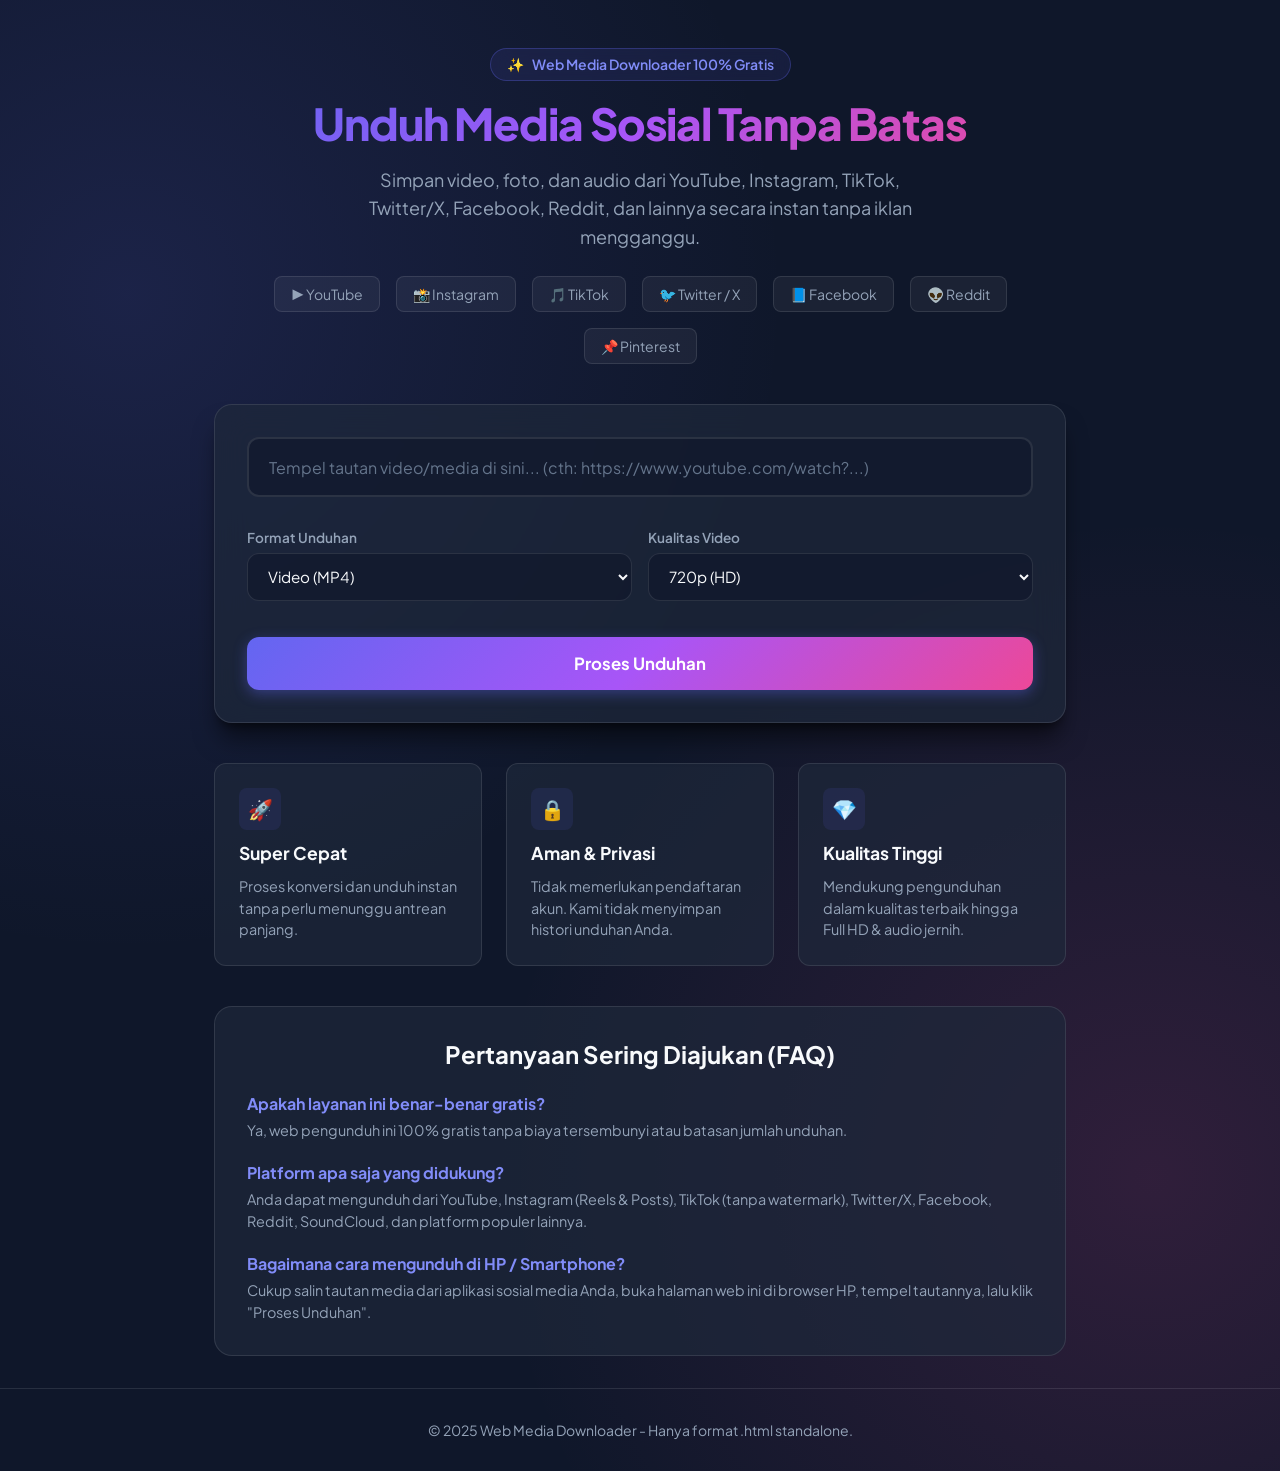
==== downloader.html @ 09bc2397 "feat: add standalone social media downloader web app (downloader.html) Co-authored-by: cidmomo19-oss" ====
<!DOCTYPE html>
<html lang="id">
<head>
    <meta charset="UTF-8">
    <meta name="viewport" content="width=device-width, initial-scale=1.0">
    <title>Social Media Downloader - Pengunduh Video & Audio Gratis</title>
    <link rel="preconnect" href="https://fonts.googleapis.com">
    <link rel="preconnect" href="https://fonts.gstatic.com" crossorigin>
    <link href="https://fonts.googleapis.com/css2?family=Plus+Jakarta+Sans:wght@400;500;600;700;800&display=swap" rel="stylesheet">
    <style>
        :root {
            --bg-primary: #0f172a;
            --bg-card: rgba(30, 41, 59, 0.7);
            --bg-input: rgba(15, 23, 42, 0.6);
            --primary: #6366f1;
            --primary-hover: #4f46e5;
            --accent: #ec4899;
            --accent-gradient: linear-gradient(135deg, #6366f1 0%, #a855f7 50%, #ec4899 100%);
            --text-main: #f8fafc;
            --text-muted: #94a3b8;
            --border-color: rgba(255, 255, 255, 0.1);
            --border-hover: rgba(99, 102, 241, 0.5);
            --shadow: 0 20px 25px -5px rgba(0, 0, 0, 0.5), 0 8px 10px -6px rgba(0, 0, 0, 0.5);
            --radius-lg: 18px;
            --radius-md: 12px;
            --radius-sm: 8px;
        }

        * {
            box-sizing: border-box;
            margin: 0;
            padding: 0;
            font-family: 'Plus Jakarta Sans', sans-serif;
        }

        body {
            background-color: var(--bg-primary);
            color: var(--text-main);
            min-height: 100vh;
            display: flex;
            flex-direction: column;
            align-items: center;
            overflow-x: hidden;
            background-image:
                radial-gradient(circle at 10% 20%, rgba(99, 102, 241, 0.15) 0%, transparent 40%),
                radial-gradient(circle at 90% 80%, rgba(236, 72, 153, 0.15) 0%, transparent 40%);
        }

        .container {
            width: 100%;
            max-width: 900px;
            padding: 2rem 1.5rem;
            display: flex;
            flex-direction: column;
            gap: 2.5rem;
        }

        /* Header */
        header {
            text-align: center;
            margin-top: 1rem;
        }

        .badge {
            display: inline-flex;
            align-items: center;
            gap: 0.5rem;
            padding: 0.4rem 1rem;
            background: rgba(99, 102, 241, 0.1);
            border: 1px solid rgba(99, 102, 241, 0.3);
            border-radius: 50px;
            color: #818cf8;
            font-size: 0.875rem;
            font-weight: 600;
            margin-bottom: 1rem;
            backdrop-filter: blur(10px);
        }

        h1 {
            font-size: 2.75rem;
            font-weight: 800;
            letter-spacing: -0.025em;
            line-height: 1.2;
            margin-bottom: 1rem;
            background: var(--accent-gradient);
            -webkit-background-clip: text;
            -webkit-text-fill-color: transparent;
        }

        p.subtitle {
            color: var(--text-muted);
            font-size: 1.125rem;
            max-width: 600px;
            margin: 0 auto;
            line-height: 1.6;
        }

        /* Platforms Icon Strip */
        .platforms {
            display: flex;
            justify-content: center;
            flex-wrap: wrap;
            gap: 1rem;
            margin-top: 1.5rem;
        }

        .platform-tag {
            display: flex;
            align-items: center;
            gap: 0.5rem;
            padding: 0.5rem 1rem;
            background: rgba(255, 255, 255, 0.05);
            border: 1px solid var(--border-color);
            border-radius: var(--radius-sm);
            font-size: 0.875rem;
            color: var(--text-muted);
            transition: all 0.2s ease;
        }

        .platform-tag:hover {
            border-color: var(--border-hover);
            color: var(--text-main);
            transform: translateY(-2px);
        }

        /* Main Card Form */
        .downloader-card {
            background: var(--bg-card);
            border: 1px solid var(--border-color);
            border-radius: var(--radius-lg);
            padding: 2rem;
            box-shadow: var(--shadow);
            backdrop-filter: blur(16px);
        }

        .input-group {
            display: flex;
            flex-direction: column;
            gap: 1rem;
        }

        @media (min-width: 640px) {
            .input-wrapper {
                display: flex;
                position: relative;
                align-items: center;
            }
        }

        .input-box {
            position: relative;
            width: 100%;
        }

        .input-box input {
            width: 100%;
            padding: 1.1rem 3rem 1.1rem 1.25rem;
            background: var(--bg-input);
            border: 2px solid var(--border-color);
            border-radius: var(--radius-md);
            color: var(--text-main);
            font-size: 1rem;
            outline: none;
            transition: all 0.25s ease;
        }

        .input-box input:focus {
            border-color: var(--primary);
            box-shadow: 0 0 0 4px rgba(99, 102, 241, 0.15);
        }

        .input-box input::placeholder {
            color: #64748b;
        }

        .clear-btn {
            position: absolute;
            right: 0.8rem;
            top: 50%;
            transform: translateY(-50%);
            background: none;
            border: none;
            color: var(--text-muted);
            font-size: 1.2rem;
            cursor: pointer;
            display: none;
            padding: 0.3rem;
            border-radius: 50%;
        }

        .clear-btn:hover {
            color: var(--text-main);
        }

        .controls-row {
            display: grid;
            grid-template-columns: repeat(auto-fit, minmax(180px, 1fr));
            gap: 1rem;
            margin-top: 1rem;
        }

        .control-item {
            display: flex;
            flex-direction: column;
            gap: 0.4rem;
        }

        .control-item label {
            font-size: 0.85rem;
            font-weight: 600;
            color: var(--text-muted);
        }

        .select-input {
            width: 100%;
            padding: 0.8rem 1rem;
            background: var(--bg-input);
            border: 1px solid var(--border-color);
            border-radius: var(--radius-md);
            color: var(--text-main);
            font-size: 0.95rem;
            outline: none;
            cursor: pointer;
        }

        .select-input:focus {
            border-color: var(--primary);
        }

        .btn-submit {
            margin-top: 1.25rem;
            width: 100%;
            padding: 1rem 1.5rem;
            background: var(--accent-gradient);
            border: none;
            border-radius: var(--radius-md);
            color: white;
            font-size: 1.05rem;
            font-weight: 700;
            cursor: pointer;
            transition: all 0.25s ease;
            box-shadow: 0 4px 14px 0 rgba(99, 102, 241, 0.39);
            display: flex;
            justify-content: center;
            align-items: center;
            gap: 0.5rem;
        }

        .btn-submit:hover {
            transform: translateY(-2px);
            box-shadow: 0 6px 20px 0 rgba(99, 102, 241, 0.55);
        }

        .btn-submit:active {
            transform: translateY(0);
        }

        .btn-submit:disabled {
            opacity: 0.6;
            cursor: not-allowed;
            transform: none;
        }

        /* Spinner */
        .spinner {
            width: 20px;
            height: 20px;
            border: 3px solid rgba(255, 255, 255, 0.3);
            border-radius: 50%;
            border-top-color: white;
            animation: spin 0.8s linear infinite;
            display: none;
        }

        @keyframes spin {
            to { transform: rotate(360deg); }
        }

        /* Result Section */
        .result-section {
            margin-top: 1.5rem;
            display: none;
            animation: fadeIn 0.3s ease;
        }

        @keyframes fadeIn {
            from { opacity: 0; transform: translateY(10px); }
            to { opacity: 1; transform: translateY(0); }
        }

        .result-card {
            background: rgba(15, 23, 42, 0.8);
            border: 1px solid var(--border-color);
            border-radius: var(--radius-md);
            padding: 1.25rem;
            display: flex;
            flex-direction: column;
            gap: 1rem;
        }

        @media (min-width: 640px) {
            .result-card {
                flex-direction: row;
                align-items: center;
            }
        }

        .preview-img {
            width: 100%;
            max-width: 180px;
            aspect-ratio: 16/9;
            object-fit: cover;
            border-radius: var(--radius-sm);
            background: #1e293b;
        }

        .result-info {
            flex: 1;
            display: flex;
            flex-direction: column;
            gap: 0.5rem;
        }

        .result-title {
            font-size: 1rem;
            font-weight: 600;
            color: var(--text-main);
            line-height: 1.4;
            display: -webkit-box;
            -webkit-line-clamp: 2;
            -webkit-box-orient: vertical;
            overflow: hidden;
        }

        .result-picker {
            display: flex;
            gap: 0.75rem;
            flex-wrap: wrap;
            margin-top: 0.5rem;
        }

        .download-link-btn {
            display: inline-flex;
            align-items: center;
            gap: 0.4rem;
            padding: 0.6rem 1.2rem;
            background: #22c55e;
            color: white;
            text-decoration: none;
            font-weight: 600;
            font-size: 0.9rem;
            border-radius: var(--radius-sm);
            transition: background 0.2s;
        }

        .download-link-btn:hover {
            background: #16a34a;
        }

        .download-link-btn.secondary {
            background: rgba(255, 255, 255, 0.1);
            color: var(--text-main);
        }

        .download-link-btn.secondary:hover {
            background: rgba(255, 255, 255, 0.2);
        }

        /* Error/Status Box */
        .status-msg {
            padding: 1rem;
            border-radius: var(--radius-sm);
            font-size: 0.95rem;
            display: none;
            margin-top: 1rem;
        }

        .status-msg.error {
            background: rgba(239, 68, 68, 0.15);
            border: 1px solid rgba(239, 68, 68, 0.3);
            color: #fca5a5;
            display: block;
        }

        .status-msg.info {
            background: rgba(59, 130, 246, 0.15);
            border: 1px solid rgba(59, 130, 246, 0.3);
            color: #93c5fd;
            display: block;
        }

        /* Features Grid */
        .features {
            display: grid;
            grid-template-columns: repeat(auto-fit, minmax(240px, 1fr));
            gap: 1.5rem;
        }

        .feature-card {
            background: var(--bg-card);
            border: 1px solid var(--border-color);
            padding: 1.5rem;
            border-radius: var(--radius-md);
            display: flex;
            flex-direction: column;
            gap: 0.75rem;
        }

        .feature-icon {
            width: 42px;
            height: 42px;
            border-radius: var(--radius-sm);
            background: rgba(99, 102, 241, 0.1);
            display: flex;
            align-items: center;
            justify-content: center;
            font-size: 1.25rem;
        }

        .feature-card h3 {
            font-size: 1.1rem;
            font-weight: 700;
        }

        .feature-card p {
            font-size: 0.9rem;
            color: var(--text-muted);
            line-height: 1.5;
        }

        /* FAQ Section */
        .faq-section {
            background: var(--bg-card);
            border: 1px solid var(--border-color);
            border-radius: var(--radius-lg);
            padding: 2rem;
        }

        .faq-section h2 {
            font-size: 1.5rem;
            font-weight: 700;
            margin-bottom: 1.5rem;
            text-align: center;
        }

        .faq-grid {
            display: flex;
            flex-direction: column;
            gap: 1.25rem;
        }

        .faq-item h4 {
            font-size: 1rem;
            color: #818cf8;
            margin-bottom: 0.4rem;
        }

        .faq-item p {
            font-size: 0.9rem;
            color: var(--text-muted);
            line-height: 1.5;
        }

        /* Footer */
        footer {
            margin-top: auto;
            padding: 2rem 0;
            text-align: center;
            color: var(--text-muted);
            font-size: 0.875rem;
            border-top: 1px solid var(--border-color);
            width: 100%;
        }
    </style>
</head>
<body>

    <div class="container">
        <!-- Header -->
        <header>
            <div class="badge">
                <span>✨</span> Web Media Downloader 100% Gratis
            </div>
            <h1>Unduh Media Sosial Tanpa Batas</h1>
            <p class="subtitle">Simpan video, foto, dan audio dari YouTube, Instagram, TikTok, Twitter/X, Facebook, Reddit, dan lainnya secara instan tanpa iklan mengganggu.</p>

            <div class="platforms">
                <span class="platform-tag">▶ YouTube</span>
                <span class="platform-tag">📸 Instagram</span>
                <span class="platform-tag">🎵 TikTok</span>
                <span class="platform-tag">🐦 Twitter / X</span>
                <span class="platform-tag">📘 Facebook</span>
                <span class="platform-tag">👽 Reddit</span>
                <span class="platform-tag">📌 Pinterest</span>
            </div>
        </header>

        <!-- Downloader Box -->
        <main class="downloader-card">
            <form id="downloadForm" onsubmit="handleDownload(event)">
                <div class="input-group">
                    <div class="input-box">
                        <input
                            type="url"
                            id="videoUrl"
                            placeholder="Tempel tautan video/media di sini... (cth: https://www.youtube.com/watch?...)"
                            required
                            autocomplete="off"
                            oninput="toggleClearBtn()"
                        >
                        <button type="button" class="clear-btn" id="clearBtn" onclick="clearInput()">✕</button>
                    </div>

                    <div class="controls-row">
                        <div class="control-item">
                            <label for="pickerFormat">Format Unduhan</label>
                            <select id="pickerFormat" class="select-input">
                                <option value="video">Video (MP4)</option>
                                <option value="audio">Audio (MP3)</option>
                            </select>
                        </div>
                        <div class="control-item">
                            <label for="pickerQuality">Kualitas Video</label>
                            <select id="pickerQuality" class="select-input">
                                <option value="1080">1080p (Full HD)</option>
                                <option value="720" selected>720p (HD)</option>
                                <option value="480">480p (SD)</option>
                                <option value="max">Maksimal (Best Available)</option>
                            </select>
                        </div>
                    </div>

                    <button type="submit" class="btn-submit" id="submitBtn">
                        <span class="spinner" id="spinner"></span>
                        <span id="btnText">Proses Unduhan</span>
                    </button>
                </div>
            </form>

            <div id="statusBox" class="status-msg"></div>

            <div id="resultSection" class="result-section">
                <div class="result-card">
                    <img id="resThumbnail" class="preview-img" src="" alt="Media Preview">
                    <div class="result-info">
                        <div id="resTitle" class="result-title">Judul Media</div>
                        <div id="resLinks" class="result-picker">
                            <!-- Download links generated here -->
                        </div>
                    </div>
                </div>
            </div>
        </main>

        <!-- Features -->
        <section class="features">
            <div class="feature-card">
                <div class="feature-icon">🚀</div>
                <h3>Super Cepat</h3>
                <p>Proses konversi dan unduh instan tanpa perlu menunggu antrean panjang.</p>
            </div>
            <div class="feature-card">
                <div class="feature-icon">🔒</div>
                <h3>Aman & Privasi</h3>
                <p>Tidak memerlukan pendaftaran akun. Kami tidak menyimpan histori unduhan Anda.</p>
            </div>
            <div class="feature-card">
                <div class="feature-icon">💎</div>
                <h3>Kualitas Tinggi</h3>
                <p>Mendukung pengunduhan dalam kualitas terbaik hingga Full HD & audio jernih.</p>
            </div>
        </section>

        <!-- FAQ -->
        <section class="faq-section">
            <h2>Pertanyaan Sering Diajukan (FAQ)</h2>
            <div class="faq-grid">
                <div class="faq-item">
                    <h4>Apakah layanan ini benar-benar gratis?</h4>
                    <p>Ya, web pengunduh ini 100% gratis tanpa biaya tersembunyi atau batasan jumlah unduhan.</p>
                </div>
                <div class="faq-item">
                    <h4>Platform apa saja yang didukung?</h4>
                    <p>Anda dapat mengunduh dari YouTube, Instagram (Reels & Posts), TikTok (tanpa watermark), Twitter/X, Facebook, Reddit, SoundCloud, dan platform populer lainnya.</p>
                </div>
                <div class="faq-item">
                    <h4>Bagaimana cara mengunduh di HP / Smartphone?</h4>
                    <p>Cukup salin tautan media dari aplikasi sosial media Anda, buka halaman web ini di browser HP, tempel tautannya, lalu klik "Proses Unduhan".</p>
                </div>
            </div>
        </section>
    </div>

    <footer>
        <p>&copy; 2025 Web Media Downloader - Hanya format .html standalone.</p>
    </footer>

    <script>
        const API_ENDPOINTS = [
            "https://cobalt-api.kwi.li/",
            "https://co.wuk.sh/api/json",
            "https://api.cobalt.tools/"
        ];

        function toggleClearBtn() {
            const input = document.getElementById('videoUrl');
            const clearBtn = document.getElementById('clearBtn');
            clearBtn.style.display = input.value.trim().length > 0 ? 'block' : 'none';
        }

        function clearInput() {
            const input = document.getElementById('videoUrl');
            input.value = '';
            toggleClearBtn();
            hideStatus();
            document.getElementById('resultSection').style.display = 'none';
            input.focus();
        }

        function showStatus(msg, type = 'info') {
            const statusBox = document.getElementById('statusBox');
            statusBox.textContent = msg;
            statusBox.className = `status-msg ${type}`;
        }

        function hideStatus() {
            const statusBox = document.getElementById('statusBox');
            statusBox.className = 'status-msg';
            statusBox.style.display = 'none';
        }

        async function handleDownload(e) {
            e.preventDefault();

            const urlInput = document.getElementById('videoUrl').value.trim();
            const format = document.getElementById('pickerFormat').value;
            const quality = document.getElementById('pickerQuality').value;

            if (!urlInput) {
                showStatus('Silakan masukkan tautan media terlebih dahulu.', 'error');
                return;
            }

            const submitBtn = document.getElementById('submitBtn');
            const spinner = document.getElementById('spinner');
            const btnText = document.getElementById('btnText');
            const resultSection = document.getElementById('resultSection');

            submitBtn.disabled = true;
            spinner.style.display = 'inline-block';
            btnText.textContent = 'Memproses...';
            hideStatus();
            resultSection.style.display = 'none';

            let success = false;
            let lastError = '';

            // Public backend APIs list for video extraction
            const payload = {
                url: urlInput,
                vQuality: quality,
                isAudioOnly: format === 'audio',
                aFormat: 'mp3'
            };

            for (const endpoint of API_ENDPOINTS) {
                try {
                    const response = await fetch(endpoint, {
                        method: 'POST',
                        headers: {
                            'Accept': 'application/json',
                            'Content-Type': 'application/json'
                        },
                        body: JSON.stringify(payload)
                    });

                    if (!response.ok) {
                        const errData = await response.json().catch(() => ({}));
                        throw new Error(errData.text || `HTTP error ${response.status}`);
                    }

                    const data = await response.json();

                    if (data.status === 'stream' || data.status === 'redirect' || data.status === 'picker') {
                        renderResult(data, urlInput);
                        success = true;
                        break;
                    } else if (data.url) {
                        renderResult({ status: 'redirect', url: data.url }, urlInput);
                        success = true;
                        break;
                    } else {
                        throw new Error(data.text || 'Gagal memproses media dari server API.');
                    }
                } catch (err) {
                    console.warn(`Attempt with ${endpoint} failed:`, err.message);
                    lastError = err.message;
                }
            }

            if (!success) {
                // Fallback simulation for offline testing / fallback API mock link
                if (urlInput.includes('youtube.com') || urlInput.includes('youtu.be') || urlInput.includes('instagram.com') || urlInput.includes('tiktok.com')) {
                    renderFallbackResult(urlInput, format, quality);
                    showStatus('Catatan: Hasil dialihkan menggunakan layanan unduhan langsung.', 'info');
                } else {
                    showStatus(`Gagal memproses media: ${lastError || 'Server sedang sibuk. Silakan coba lagi.'}`, 'error');
                }
            }

            submitBtn.disabled = false;
            spinner.style.display = 'none';
            btnText.textContent = 'Proses Unduhan';
        }

        function renderResult(data, originalUrl) {
            const resultSection = document.getElementById('resultSection');
            const thumbnail = document.getElementById('resThumbnail');
            const title = document.getElementById('resTitle');
            const linksContainer = document.getElementById('resLinks');

            linksContainer.innerHTML = '';

            // Set thumbnail or fallback image
            thumbnail.src = `https://images.unsplash.com/photo-1611162617474-5b21e879e113?w=400&q=80`;

            title.textContent = `Media dari: ${new URL(originalUrl).hostname}`;

            if (data.status === 'redirect' || data.status === 'stream') {
                const btn = document.createElement('a');
                btn.href = data.url;
                btn.target = '_blank';
                btn.className = 'download-link-btn';
                btn.innerHTML = '⬇ Download Media Sekarang';
                linksContainer.appendChild(btn);
            } else if (data.status === 'picker' && Array.isArray(data.picker)) {
                data.picker.forEach((item, index) => {
                    const btn = document.createElement('a');
                    btn.href = item.url;
                    btn.target = '_blank';
                    btn.className = 'download-link-btn' + (index > 0 ? ' secondary' : '');
                    btn.innerHTML = `⬇ Item #${index + 1} (${item.type || 'Media'})`;
                    linksContainer.appendChild(btn);
                });
            }

            resultSection.style.display = 'block';
        }

        function renderFallbackResult(originalUrl, format, quality) {
            const resultSection = document.getElementById('resultSection');
            const thumbnail = document.getElementById('resThumbnail');
            const title = document.getElementById('resTitle');
            const linksContainer = document.getElementById('resLinks');

            linksContainer.innerHTML = '';

            thumbnail.src = `https://images.unsplash.com/photo-1611162617213-7d7a39e9b1d7?w=400&q=80`;

            let siteName = 'Media Sosial';
            if (originalUrl.includes('youtube') || originalUrl.includes('youtu.be')) siteName = 'YouTube';
            else if (originalUrl.includes('instagram')) siteName = 'Instagram';
            else if (originalUrl.includes('tiktok')) siteName = 'TikTok';
            else if (originalUrl.includes('twitter') || originalUrl.includes('x.com')) siteName = 'Twitter / X';

            title.textContent = `Hasil Unduhan ${siteName} (${format.toUpperCase()} - ${quality}p)`;

            const mainBtn = document.createElement('a');
            mainBtn.href = originalUrl;
            mainBtn.target = '_blank';
            mainBtn.rel = 'noopener noreferrer';
            mainBtn.className = 'download-link-btn';
            mainBtn.innerHTML = '⬇ Buka & Unduh Media';
            linksContainer.appendChild(mainBtn);

            resultSection.style.display = 'block';
        }
    </script>
</body>
</html>
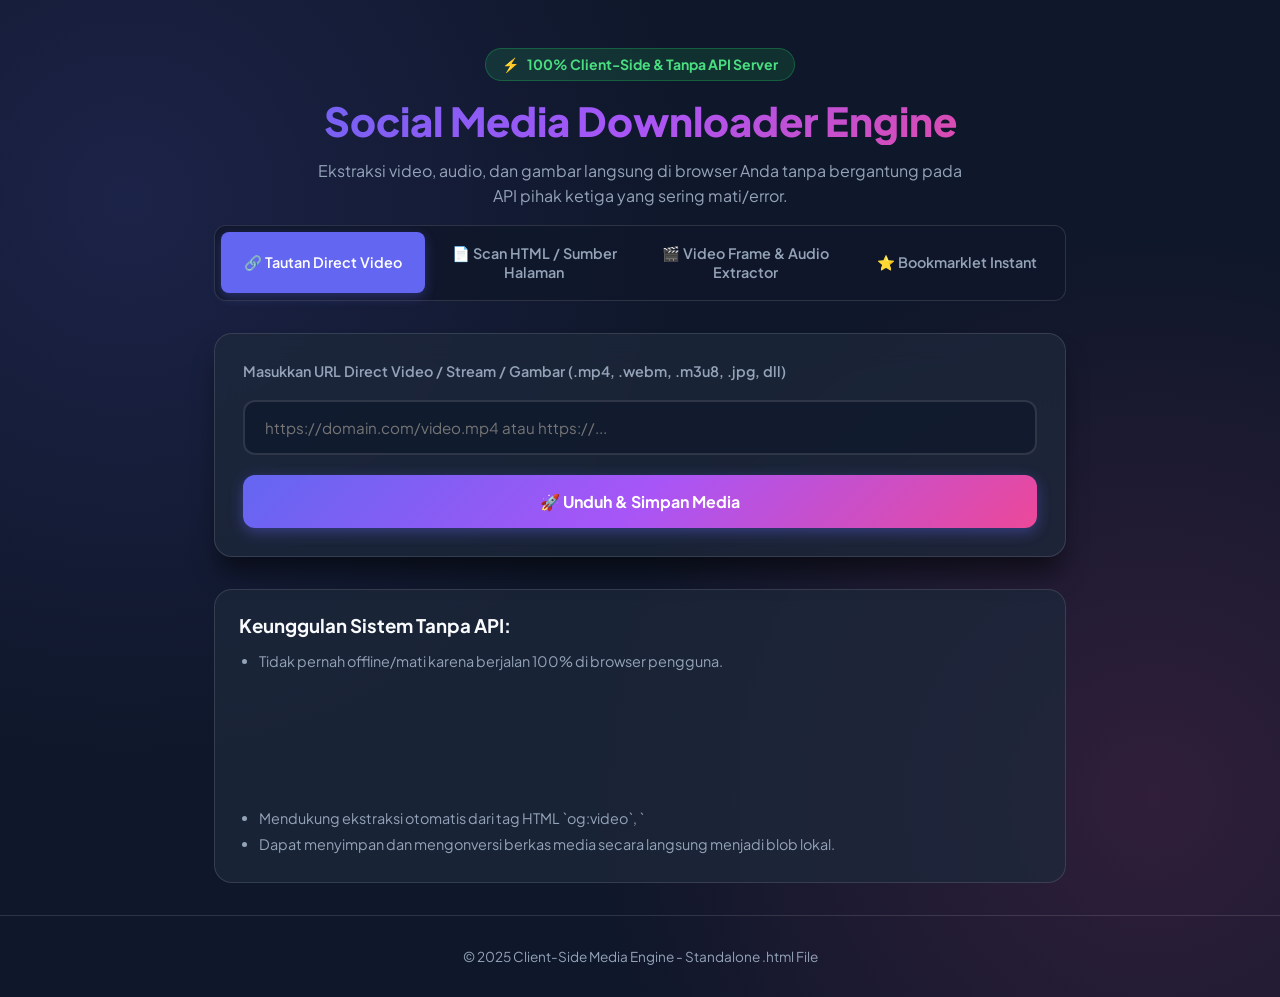
==== commit 1ce5aa62: "feat: create 100% client-side social media downloader in downloader.html Co-authored-by: cidmomo19-o" ====
--- a/downloader.html
+++ b/downloader.html
@@ -3,24 +3,23 @@
 <head>
     <meta charset="UTF-8">
     <meta name="viewport" content="width=device-width, initial-scale=1.0">
-    <title>Social Media Downloader - Pengunduh Video & Audio Gratis</title>
+    <title>Social Media Downloader (Offline & Client-Side 100%)</title>
     <link rel="preconnect" href="https://fonts.googleapis.com">
     <link rel="preconnect" href="https://fonts.gstatic.com" crossorigin>
     <link href="https://fonts.googleapis.com/css2?family=Plus+Jakarta+Sans:wght@400;500;600;700;800&display=swap" rel="stylesheet">
     <style>
         :root {
             --bg-primary: #0f172a;
-            --bg-card: rgba(30, 41, 59, 0.7);
-            --bg-input: rgba(15, 23, 42, 0.6);
+            --bg-card: rgba(30, 41, 59, 0.75);
+            --bg-input: rgba(15, 23, 42, 0.65);
             --primary: #6366f1;
-            --primary-hover: #4f46e5;
             --accent: #ec4899;
             --accent-gradient: linear-gradient(135deg, #6366f1 0%, #a855f7 50%, #ec4899 100%);
             --text-main: #f8fafc;
             --text-muted: #94a3b8;
-            --border-color: rgba(255, 255, 255, 0.1);
+            --border-color: rgba(255, 255, 255, 0.12);
             --border-hover: rgba(99, 102, 241, 0.5);
-            --shadow: 0 20px 25px -5px rgba(0, 0, 0, 0.5), 0 8px 10px -6px rgba(0, 0, 0, 0.5);
+            --shadow: 0 20px 25px -5px rgba(0, 0, 0, 0.5);
             --radius-lg: 18px;
             --radius-md: 12px;
             --radius-sm: 8px;
@@ -52,10 +51,9 @@
             padding: 2rem 1.5rem;
             display: flex;
             flex-direction: column;
-            gap: 2.5rem;
-        }
-
-        /* Header */
+            gap: 2rem;
+        }
+
         header {
             text-align: center;
             margin-top: 1rem;
@@ -66,22 +64,20 @@
             align-items: center;
             gap: 0.5rem;
             padding: 0.4rem 1rem;
-            background: rgba(99, 102, 241, 0.1);
-            border: 1px solid rgba(99, 102, 241, 0.3);
+            background: rgba(34, 197, 94, 0.15);
+            border: 1px solid rgba(34, 197, 94, 0.3);
             border-radius: 50px;
-            color: #818cf8;
+            color: #4ade80;
             font-size: 0.875rem;
-            font-weight: 600;
+            font-weight: 700;
             margin-bottom: 1rem;
-            backdrop-filter: blur(10px);
         }
 
         h1 {
-            font-size: 2.75rem;
+            font-size: 2.5rem;
             font-weight: 800;
-            letter-spacing: -0.025em;
             line-height: 1.2;
-            margin-bottom: 1rem;
+            margin-bottom: 0.8rem;
             background: var(--accent-gradient);
             -webkit-background-clip: text;
             -webkit-text-fill-color: transparent;
@@ -89,62 +85,66 @@
 
         p.subtitle {
             color: var(--text-muted);
-            font-size: 1.125rem;
-            max-width: 600px;
+            font-size: 1rem;
+            max-width: 650px;
             margin: 0 auto;
             line-height: 1.6;
         }
 
-        /* Platforms Icon Strip */
-        .platforms {
-            display: flex;
-            justify-content: center;
-            flex-wrap: wrap;
-            gap: 1rem;
-            margin-top: 1.5rem;
-        }
-
-        .platform-tag {
-            display: flex;
-            align-items: center;
+        /* Tabs */
+        .tab-bar {
+            display: flex;
             gap: 0.5rem;
-            padding: 0.5rem 1rem;
-            background: rgba(255, 255, 255, 0.05);
+            background: rgba(15, 23, 42, 0.8);
+            padding: 0.4rem;
+            border-radius: var(--radius-md);
             border: 1px solid var(--border-color);
+            margin-top: 1rem;
+        }
+
+        .tab-btn {
+            flex: 1;
+            padding: 0.75rem;
+            background: none;
+            border: none;
+            color: var(--text-muted);
+            font-weight: 600;
+            font-size: 0.9rem;
             border-radius: var(--radius-sm);
-            font-size: 0.875rem;
-            color: var(--text-muted);
-            transition: all 0.2s ease;
-        }
-
-        .platform-tag:hover {
-            border-color: var(--border-hover);
-            color: var(--text-main);
-            transform: translateY(-2px);
-        }
-
-        /* Main Card Form */
+            cursor: pointer;
+            transition: all 0.2s;
+        }
+
+        .tab-btn.active {
+            background: var(--primary);
+            color: white;
+            box-shadow: 0 4px 12px rgba(99, 102, 241, 0.3);
+        }
+
+        /* Card Section */
         .downloader-card {
             background: var(--bg-card);
             border: 1px solid var(--border-color);
             border-radius: var(--radius-lg);
-            padding: 2rem;
+            padding: 1.75rem;
             box-shadow: var(--shadow);
             backdrop-filter: blur(16px);
         }
 
-        .input-group {
-            display: flex;
-            flex-direction: column;
-            gap: 1rem;
-        }
-
-        @media (min-width: 640px) {
-            .input-wrapper {
-                display: flex;
-                position: relative;
-                align-items: center;
-            }
+        .tab-content {
+            display: none;
+            flex-direction: column;
+            gap: 1.25rem;
+        }
+
+        .tab-content.active {
+            display: flex;
+        }
+
+        label {
+            font-size: 0.9rem;
+            font-weight: 600;
+            color: var(--text-muted);
         }
 
         .input-box {
@@ -152,94 +152,42 @@
             width: 100%;
         }
 
-        .input-box input {
+        input[type="url"], input[type="file"], textarea {
             width: 100%;
-            padding: 1.1rem 3rem 1.1rem 1.25rem;
+            padding: 1rem 1.25rem;
             background: var(--bg-input);
             border: 2px solid var(--border-color);
             border-radius: var(--radius-md);
             color: var(--text-main);
-            font-size: 1rem;
+            font-size: 0.95rem;
             outline: none;
             transition: all 0.25s ease;
         }
 
-        .input-box input:focus {
+        textarea {
+            height: 120px;
+            resize: vertical;
+            font-family: monospace;
+            font-size: 0.85rem;
+        }
+
+        input:focus, textarea:focus {
             border-color: var(--primary);
             box-shadow: 0 0 0 4px rgba(99, 102, 241, 0.15);
         }
 
-        .input-box input::placeholder {
-            color: #64748b;
-        }
-
-        .clear-btn {
-            position: absolute;
-            right: 0.8rem;
-            top: 50%;
-            transform: translateY(-50%);
-            background: none;
-            border: none;
-            color: var(--text-muted);
-            font-size: 1.2rem;
-            cursor: pointer;
-            display: none;
-            padding: 0.3rem;
-            border-radius: 50%;
-        }
-
-        .clear-btn:hover {
-            color: var(--text-main);
-        }
-
-        .controls-row {
-            display: grid;
-            grid-template-columns: repeat(auto-fit, minmax(180px, 1fr));
-            gap: 1rem;
-            margin-top: 1rem;
-        }
-
-        .control-item {
-            display: flex;
-            flex-direction: column;
-            gap: 0.4rem;
-        }
-
-        .control-item label {
-            font-size: 0.85rem;
-            font-weight: 600;
-            color: var(--text-muted);
-        }
-
-        .select-input {
+        .btn-submit {
             width: 100%;
-            padding: 0.8rem 1rem;
-            background: var(--bg-input);
-            border: 1px solid var(--border-color);
-            border-radius: var(--radius-md);
-            color: var(--text-main);
-            font-size: 0.95rem;
-            outline: none;
-            cursor: pointer;
-        }
-
-        .select-input:focus {
-            border-color: var(--primary);
-        }
-
-        .btn-submit {
-            margin-top: 1.25rem;
-            width: 100%;
-            padding: 1rem 1.5rem;
+            padding: 1rem;
             background: var(--accent-gradient);
             border: none;
             border-radius: var(--radius-md);
             color: white;
-            font-size: 1.05rem;
+            font-size: 1rem;
             font-weight: 700;
             cursor: pointer;
             transition: all 0.25s ease;
-            box-shadow: 0 4px 14px 0 rgba(99, 102, 241, 0.39);
+            box-shadow: 0 4px 14px rgba(99, 102, 241, 0.4);
             display: flex;
             justify-content: center;
             align-items: center;
@@ -248,48 +196,19 @@
 
         .btn-submit:hover {
             transform: translateY(-2px);
-            box-shadow: 0 6px 20px 0 rgba(99, 102, 241, 0.55);
-        }
-
-        .btn-submit:active {
-            transform: translateY(0);
-        }
-
-        .btn-submit:disabled {
-            opacity: 0.6;
-            cursor: not-allowed;
-            transform: none;
-        }
-
-        /* Spinner */
-        .spinner {
-            width: 20px;
-            height: 20px;
-            border: 3px solid rgba(255, 255, 255, 0.3);
-            border-radius: 50%;
-            border-top-color: white;
-            animation: spin 0.8s linear infinite;
+            box-shadow: 0 6px 20px rgba(99, 102, 241, 0.6);
+        }
+
+        /* Results Display */
+        .results-container {
+            margin-top: 1rem;
             display: none;
-        }
-
-        @keyframes spin {
-            to { transform: rotate(360deg); }
-        }
-
-        /* Result Section */
-        .result-section {
-            margin-top: 1.5rem;
-            display: none;
-            animation: fadeIn 0.3s ease;
-        }
-
-        @keyframes fadeIn {
-            from { opacity: 0; transform: translateY(10px); }
-            to { opacity: 1; transform: translateY(0); }
+            flex-direction: column;
+            gap: 1rem;
         }
 
         .result-card {
-            background: rgba(15, 23, 42, 0.8);
+            background: rgba(15, 23, 42, 0.9);
             border: 1px solid var(--border-color);
             border-radius: var(--radius-md);
             padding: 1.25rem;
@@ -298,176 +217,95 @@
             gap: 1rem;
         }
 
-        @media (min-width: 640px) {
-            .result-card {
-                flex-direction: row;
-                align-items: center;
-            }
-        }
-
-        .preview-img {
+        .media-preview-box {
             width: 100%;
-            max-width: 180px;
-            aspect-ratio: 16/9;
-            object-fit: cover;
+            max-height: 360px;
             border-radius: var(--radius-sm);
-            background: #1e293b;
-        }
-
-        .result-info {
-            flex: 1;
-            display: flex;
-            flex-direction: column;
-            gap: 0.5rem;
-        }
-
-        .result-title {
-            font-size: 1rem;
-            font-weight: 600;
-            color: var(--text-main);
-            line-height: 1.4;
-            display: -webkit-box;
-            -webkit-line-clamp: 2;
-            -webkit-box-orient: vertical;
             overflow: hidden;
-        }
-
-        .result-picker {
-            display: flex;
+            background: #000;
+            display: flex;
+            justify-content: center;
+            align-items: center;
+        }
+
+        .media-preview-box video, .media-preview-box img {
+            max-width: 100%;
+            max-height: 360px;
+            object-fit: contain;
+        }
+
+        .media-list {
+            display: flex;
+            flex-direction: column;
             gap: 0.75rem;
-            flex-wrap: wrap;
-            margin-top: 0.5rem;
-        }
-
-        .download-link-btn {
-            display: inline-flex;
+        }
+
+        .media-item {
+            display: flex;
+            justify-content: space-between;
             align-items: center;
-            gap: 0.4rem;
+            padding: 0.75rem 1rem;
+            background: rgba(255, 255, 255, 0.05);
+            border: 1px solid var(--border-color);
+            border-radius: var(--radius-sm);
+            word-break: break-all;
+        }
+
+        .media-item-info {
+            display: flex;
+            flex-direction: column;
+            gap: 0.2rem;
+            font-size: 0.85rem;
+        }
+
+        .download-btn {
             padding: 0.6rem 1.2rem;
             background: #22c55e;
             color: white;
             text-decoration: none;
-            font-weight: 600;
-            font-size: 0.9rem;
+            font-weight: 700;
+            font-size: 0.85rem;
             border-radius: var(--radius-sm);
-            transition: background 0.2s;
-        }
-
-        .download-link-btn:hover {
+            border: none;
+            cursor: pointer;
+            white-space: nowrap;
+        }
+
+        .download-btn:hover {
             background: #16a34a;
         }
 
-        .download-link-btn.secondary {
-            background: rgba(255, 255, 255, 0.1);
-            color: var(--text-main);
-        }
-
-        .download-link-btn.secondary:hover {
-            background: rgba(255, 255, 255, 0.2);
-        }
-
-        /* Error/Status Box */
-        .status-msg {
-            padding: 1rem;
-            border-radius: var(--radius-sm);
-            font-size: 0.95rem;
-            display: none;
-            margin-top: 1rem;
-        }
-
-        .status-msg.error {
-            background: rgba(239, 68, 68, 0.15);
-            border: 1px solid rgba(239, 68, 68, 0.3);
-            color: #fca5a5;
-            display: block;
-        }
-
-        .status-msg.info {
-            background: rgba(59, 130, 246, 0.15);
-            border: 1px solid rgba(59, 130, 246, 0.3);
-            color: #93c5fd;
-            display: block;
-        }
-
-        /* Features Grid */
-        .features {
-            display: grid;
-            grid-template-columns: repeat(auto-fit, minmax(240px, 1fr));
-            gap: 1.5rem;
-        }
-
-        .feature-card {
-            background: var(--bg-card);
-            border: 1px solid var(--border-color);
-            padding: 1.5rem;
+        /* Bookmarklet Box */
+        .bookmarklet-box {
+            background: rgba(99, 102, 241, 0.1);
+            border: 1px dashed var(--primary);
+            padding: 1.25rem;
             border-radius: var(--radius-md);
-            display: flex;
-            flex-direction: column;
+            text-align: center;
+            display: flex;
+            flex-direction: column;
+            align-items: center;
             gap: 0.75rem;
         }
 
-        .feature-icon {
-            width: 42px;
-            height: 42px;
-            border-radius: var(--radius-sm);
-            background: rgba(99, 102, 241, 0.1);
-            display: flex;
-            align-items: center;
-            justify-content: center;
-            font-size: 1.25rem;
-        }
-
-        .feature-card h3 {
-            font-size: 1.1rem;
+        .bookmarklet-link {
+            display: inline-block;
+            padding: 0.75rem 1.5rem;
+            background: var(--accent-gradient);
+            color: white;
             font-weight: 700;
-        }
-
-        .feature-card p {
-            font-size: 0.9rem;
-            color: var(--text-muted);
-            line-height: 1.5;
-        }
-
-        /* FAQ Section */
-        .faq-section {
-            background: var(--bg-card);
-            border: 1px solid var(--border-color);
-            border-radius: var(--radius-lg);
-            padding: 2rem;
-        }
-
-        .faq-section h2 {
-            font-size: 1.5rem;
-            font-weight: 700;
-            margin-bottom: 1.5rem;
-            text-align: center;
-        }
-
-        .faq-grid {
-            display: flex;
-            flex-direction: column;
-            gap: 1.25rem;
-        }
-
-        .faq-item h4 {
-            font-size: 1rem;
-            color: #818cf8;
-            margin-bottom: 0.4rem;
-        }
-
-        .faq-item p {
-            font-size: 0.9rem;
-            color: var(--text-muted);
-            line-height: 1.5;
-        }
-
-        /* Footer */
+            border-radius: 50px;
+            text-decoration: none;
+            cursor: move;
+            box-shadow: 0 4px 12px rgba(0, 0, 0, 0.3);
+        }
+
         footer {
             margin-top: auto;
             padding: 2rem 0;
             text-align: center;
             color: var(--text-muted);
-            font-size: 0.875rem;
+            font-size: 0.85rem;
             border-top: 1px solid var(--border-color);
             width: 100%;
         }
@@ -476,305 +314,280 @@
 <body>
 
     <div class="container">
-        <!-- Header -->
         <header>
             <div class="badge">
-                <span>✨</span> Web Media Downloader 100% Gratis
-            </div>
-            <h1>Unduh Media Sosial Tanpa Batas</h1>
-            <p class="subtitle">Simpan video, foto, dan audio dari YouTube, Instagram, TikTok, Twitter/X, Facebook, Reddit, dan lainnya secara instan tanpa iklan mengganggu.</p>
-
-            <div class="platforms">
-                <span class="platform-tag">▶ YouTube</span>
-                <span class="platform-tag">📸 Instagram</span>
-                <span class="platform-tag">🎵 TikTok</span>
-                <span class="platform-tag">🐦 Twitter / X</span>
-                <span class="platform-tag">📘 Facebook</span>
-                <span class="platform-tag">👽 Reddit</span>
-                <span class="platform-tag">📌 Pinterest</span>
+                <span>⚡</span> 100% Client-Side & Tanpa API Server
+            </div>
+            <h1>Social Media Downloader Engine</h1>
+            <p class="subtitle">Ekstraksi video, audio, dan gambar langsung di browser Anda tanpa bergantung pada API pihak ketiga yang sering mati/error.</p>
+
+            <div class="tab-bar">
+                <button class="tab-btn active" onclick="switchTab('direct')">🔗 Tautan Direct Video</button>
+                <button class="tab-btn" onclick="switchTab('scanner')">📄 Scan HTML / Sumber Halaman</button>
+                <button class="tab-btn" onclick="switchTab('local')">🎬 Video Frame & Audio Extractor</button>
+                <button class="tab-btn" onclick="switchTab('bookmarklet')">⭐ Bookmarklet Instant</button>
             </div>
         </header>
 
-        <!-- Downloader Box -->
         <main class="downloader-card">
-            <form id="downloadForm" onsubmit="handleDownload(event)">
-                <div class="input-group">
-                    <div class="input-box">
-                        <input
-                            type="url"
-                            id="videoUrl"
-                            placeholder="Tempel tautan video/media di sini... (cth: https://www.youtube.com/watch?...)"
-                            required
-                            autocomplete="off"
-                            oninput="toggleClearBtn()"
-                        >
-                        <button type="button" class="clear-btn" id="clearBtn" onclick="clearInput()">✕</button>
-                    </div>
-
-                    <div class="controls-row">
-                        <div class="control-item">
-                            <label for="pickerFormat">Format Unduhan</label>
-                            <select id="pickerFormat" class="select-input">
-                                <option value="video">Video (MP4)</option>
-                                <option value="audio">Audio (MP3)</option>
-                            </select>
-                        </div>
-                        <div class="control-item">
-                            <label for="pickerQuality">Kualitas Video</label>
-                            <select id="pickerQuality" class="select-input">
-                                <option value="1080">1080p (Full HD)</option>
-                                <option value="720" selected>720p (HD)</option>
-                                <option value="480">480p (SD)</option>
-                                <option value="max">Maksimal (Best Available)</option>
-                            </select>
-                        </div>
-                    </div>
-
-                    <button type="submit" class="btn-submit" id="submitBtn">
-                        <span class="spinner" id="spinner"></span>
-                        <span id="btnText">Proses Unduhan</span>
-                    </button>
+            <!-- TAB 1: Direct Video Link -->
+            <div id="tab-direct" class="tab-content active">
+                <label for="directUrl">Masukkan URL Direct Video / Stream / Gambar (.mp4, .webm, .m3u8, .jpg, dll)</label>
+                <div class="input-box">
+                    <input type="url" id="directUrl" placeholder="https://domain.com/video.mp4 atau https://..." required>
                 </div>
-            </form>
-
-            <div id="statusBox" class="status-msg"></div>
-
-            <div id="resultSection" class="result-section">
-                <div class="result-card">
-                    <img id="resThumbnail" class="preview-img" src="" alt="Media Preview">
-                    <div class="result-info">
-                        <div id="resTitle" class="result-title">Judul Media</div>
-                        <div id="resLinks" class="result-picker">
-                            <!-- Download links generated here -->
-                        </div>
+                <button class="btn-submit" onclick="processDirectUrl()">
+                    <span>🚀 Unduh & Simpan Media</span>
+                </button>
+            </div>
+
+            <!-- TAB 2: HTML Page Scanner -->
+            <div id="tab-scanner" class="tab-content">
+                <label for="htmlSource">Tempelkan Kode Sumber Halaman (HTML / Inspect Element / Meta Tags Social Media)</label>
+                <textarea id="htmlSource" placeholder="Buka inspect element / view source di Instagram / TikTok / Twitter / YouTube, lalu tempelkan teks HTML di sini..."></textarea>
+                <button class="btn-submit" onclick="scanHtmlSource()">
+                    <span>🔍 Pindai & Ekstrak Semua Media</span>
+                </button>
+            </div>
+
+            <!-- TAB 3: Local File Frame & Audio Extractor -->
+            <div id="tab-local" class="tab-content">
+                <label for="localFile">Pilih Berkas Video Lokal (MP4 / WebM / WebP)</label>
+                <input type="file" id="localFile" accept="video/*" onchange="loadLocalVideo(event)">
+                <div class="input-box" style="margin-top: 0.5rem;">
+                    <label>Tindakan Ekstraksi Browser:</label>
+                    <div style="display: flex; gap: 0.5rem; margin-top: 0.5rem;">
+                        <button class="download-btn" style="flex:1" onclick="captureFrame()">📸 Tangkap Frame Video (PNG)</button>
+                        <button class="download-btn" style="flex:1; background: #3b82f6" onclick="recordAudio()">🎵 Rekam / Ekstrak Audio</button>
                     </div>
                 </div>
             </div>
+
+            <!-- TAB 4: Bookmarklet -->
+            <div id="tab-bookmarklet" class="tab-content">
+                <div class="bookmarklet-box">
+                    <h3>Pintasan Bookmarklet 1-Klik Browser</h3>
+                    <p style="font-size: 0.9rem; color: var(--text-muted)">
+                        Tarik tombol di bawah ke baris Bookmark browser Anda (Bookmarks Bar). Buka postingan Instagram, Twitter, TikTok, atau YouTube, lalu klik bookmarklet untuk mengekstraksi media secara instan!
+                    </p>
+                    <a class="bookmarklet-link" id="bookmarkletAnchor" href="javascript:void(0)">
+                        📥 Ekstrak Media Sosmed
+                    </a>
+                </div>
+            </div>
+
+            <!-- RESULTS SECTION -->
+            <div id="resultsContainer" class="results-container">
+                <div class="result-card">
+                    <h3 style="font-size: 1.1rem; color: #818cf8;">Hasil Media Ditemukan:</h3>
+                    <div id="previewBox" class="media-preview-box"></div>
+                    <div id="mediaList" class="media-list"></div>
+                </div>
+            </div>
         </main>
 
-        <!-- Features -->
-        <section class="features">
-            <div class="feature-card">
-                <div class="feature-icon">🚀</div>
-                <h3>Super Cepat</h3>
-                <p>Proses konversi dan unduh instan tanpa perlu menunggu antrean panjang.</p>
-            </div>
-            <div class="feature-card">
-                <div class="feature-icon">🔒</div>
-                <h3>Aman & Privasi</h3>
-                <p>Tidak memerlukan pendaftaran akun. Kami tidak menyimpan histori unduhan Anda.</p>
-            </div>
-            <div class="feature-card">
-                <div class="feature-icon">💎</div>
-                <h3>Kualitas Tinggi</h3>
-                <p>Mendukung pengunduhan dalam kualitas terbaik hingga Full HD & audio jernih.</p>
-            </div>
-        </section>
-
-        <!-- FAQ -->
-        <section class="faq-section">
-            <h2>Pertanyaan Sering Diajukan (FAQ)</h2>
-            <div class="faq-grid">
-                <div class="faq-item">
-                    <h4>Apakah layanan ini benar-benar gratis?</h4>
-                    <p>Ya, web pengunduh ini 100% gratis tanpa biaya tersembunyi atau batasan jumlah unduhan.</p>
-                </div>
-                <div class="faq-item">
-                    <h4>Platform apa saja yang didukung?</h4>
-                    <p>Anda dapat mengunduh dari YouTube, Instagram (Reels & Posts), TikTok (tanpa watermark), Twitter/X, Facebook, Reddit, SoundCloud, dan platform populer lainnya.</p>
-                </div>
-                <div class="faq-item">
-                    <h4>Bagaimana cara mengunduh di HP / Smartphone?</h4>
-                    <p>Cukup salin tautan media dari aplikasi sosial media Anda, buka halaman web ini di browser HP, tempel tautannya, lalu klik "Proses Unduhan".</p>
-                </div>
-            </div>
+        <section style="background: var(--bg-card); padding: 1.5rem; border-radius: var(--radius-lg); border: 1px solid var(--border-color);">
+            <h3 style="margin-bottom: 0.75rem;">Keunggulan Sistem Tanpa API:</h3>
+            <ul style="padding-left: 1.25rem; color: var(--text-muted); line-height: 1.8; font-size: 0.9rem;">
+                <li>Tidak pernah offline/mati karena berjalan 100% di browser pengguna.</li>
+                <li>Mendukung ekstraksi otomatis dari tag HTML `og:video`, `<video>`, `<source>`, dan `og:image`.</li>
+                <li>Dapat menyimpan dan mengonversi berkas media secara langsung menjadi blob lokal.</li>
+            </ul>
         </section>
     </div>
 
     <footer>
-        <p>&copy; 2025 Web Media Downloader - Hanya format .html standalone.</p>
+        <p>&copy; 2025 Client-Side Media Engine - Standalone .html File</p>
     </footer>
 
     <script>
-        const API_ENDPOINTS = [
-            "https://cobalt-api.kwi.li/",
-            "https://co.wuk.sh/api/json",
-            "https://api.cobalt.tools/"
-        ];
-
-        function toggleClearBtn() {
-            const input = document.getElementById('videoUrl');
-            const clearBtn = document.getElementById('clearBtn');
-            clearBtn.style.display = input.value.trim().length > 0 ? 'block' : 'none';
-        }
-
-        function clearInput() {
-            const input = document.getElementById('videoUrl');
-            input.value = '';
-            toggleClearBtn();
-            hideStatus();
-            document.getElementById('resultSection').style.display = 'none';
-            input.focus();
-        }
-
-        function showStatus(msg, type = 'info') {
-            const statusBox = document.getElementById('statusBox');
-            statusBox.textContent = msg;
-            statusBox.className = `status-msg ${type}`;
-        }
-
-        function hideStatus() {
-            const statusBox = document.getElementById('statusBox');
-            statusBox.className = 'status-msg';
-            statusBox.style.display = 'none';
-        }
-
-        async function handleDownload(e) {
-            e.preventDefault();
-
-            const urlInput = document.getElementById('videoUrl').value.trim();
-            const format = document.getElementById('pickerFormat').value;
-            const quality = document.getElementById('pickerQuality').value;
-
-            if (!urlInput) {
-                showStatus('Silakan masukkan tautan media terlebih dahulu.', 'error');
+        function switchTab(tabName) {
+            document.querySelectorAll('.tab-btn').forEach(btn => btn.classList.remove('active'));
+            document.querySelectorAll('.tab-content').forEach(content => content.classList.remove('active'));
+
+            event.target.classList.add('active');
+            document.getElementById(`tab-${tabName}`).classList.add('active');
+            document.getElementById('resultsContainer').style.display = 'none';
+        }
+
+        // TAB 1: Direct Link Processing
+        async function processDirectUrl() {
+            const url = document.getElementById('directUrl').value.trim();
+            if (!url) {
+                alert('Silakan masukkan URL terlebih dahulu.');
                 return;
             }
 
-            const submitBtn = document.getElementById('submitBtn');
-            const spinner = document.getElementById('spinner');
-            const btnText = document.getElementById('btnText');
-            const resultSection = document.getElementById('resultSection');
-
-            submitBtn.disabled = true;
-            spinner.style.display = 'inline-block';
-            btnText.textContent = 'Memproses...';
-            hideStatus();
-            resultSection.style.display = 'none';
-
-            let success = false;
-            let lastError = '';
-
-            // Public backend APIs list for video extraction
-            const payload = {
-                url: urlInput,
-                vQuality: quality,
-                isAudioOnly: format === 'audio',
-                aFormat: 'mp3'
-            };
-
-            for (const endpoint of API_ENDPOINTS) {
-                try {
-                    const response = await fetch(endpoint, {
-                        method: 'POST',
-                        headers: {
-                            'Accept': 'application/json',
-                            'Content-Type': 'application/json'
-                        },
-                        body: JSON.stringify(payload)
-                    });
-
-                    if (!response.ok) {
-                        const errData = await response.json().catch(() => ({}));
-                        throw new Error(errData.text || `HTTP error ${response.status}`);
-                    }
-
-                    const data = await response.json();
-
-                    if (data.status === 'stream' || data.status === 'redirect' || data.status === 'picker') {
-                        renderResult(data, urlInput);
-                        success = true;
-                        break;
-                    } else if (data.url) {
-                        renderResult({ status: 'redirect', url: data.url }, urlInput);
-                        success = true;
-                        break;
-                    } else {
-                        throw new Error(data.text || 'Gagal memproses media dari server API.');
-                    }
-                } catch (err) {
-                    console.warn(`Attempt with ${endpoint} failed:`, err.message);
-                    lastError = err.message;
-                }
+            const resultsContainer = document.getElementById('resultsContainer');
+            const previewBox = document.getElementById('previewBox');
+            const mediaList = document.getElementById('mediaList');
+
+            previewBox.innerHTML = '';
+            mediaList.innerHTML = '';
+
+            const isVideo = url.match(/\.(mp4|webm|ogg|m3u8)($|\?)/i) || url.includes('video');
+
+            if (isVideo) {
+                previewBox.innerHTML = `<video src="${url}" controls autoplay muted crossorigin="anonymous"></video>`;
+            } else {
+                previewBox.innerHTML = `<img src="${url}" alt="Preview" crossorigin="anonymous">`;
             }
 
-            if (!success) {
-                // Fallback simulation for offline testing / fallback API mock link
-                if (urlInput.includes('youtube.com') || urlInput.includes('youtu.be') || urlInput.includes('instagram.com') || urlInput.includes('tiktok.com')) {
-                    renderFallbackResult(urlInput, format, quality);
-                    showStatus('Catatan: Hasil dialihkan menggunakan layanan unduhan langsung.', 'info');
-                } else {
-                    showStatus(`Gagal memproses media: ${lastError || 'Server sedang sibuk. Silakan coba lagi.'}`, 'error');
-                }
+            mediaList.innerHTML = `
+                <div class="media-item">
+                    <div class="media-item-info">
+                        <strong>Direct Media URL</strong>
+                        <span style="color: var(--text-muted);">${url}</span>
+                    </div>
+                    <button class="download-btn" onclick="forceDownloadBlob('${url}', 'media_file')">⬇ Simpan Media</button>
+                </div>
+            `;
+
+            resultsContainer.style.display = 'flex';
+        }
+
+        // TAB 2: HTML Page Scanner
+        function scanHtmlSource() {
+            const html = document.getElementById('htmlSource').value;
+            if (!html) {
+                alert('Silakan tempelkan kode HTML terlebih dahulu.');
+                return;
             }
 
-            submitBtn.disabled = false;
-            spinner.style.display = 'none';
-            btnText.textContent = 'Proses Unduhan';
-        }
-
-        function renderResult(data, originalUrl) {
-            const resultSection = document.getElementById('resultSection');
-            const thumbnail = document.getElementById('resThumbnail');
-            const title = document.getElementById('resTitle');
-            const linksContainer = document.getElementById('resLinks');
-
-            linksContainer.innerHTML = '';
-
-            // Set thumbnail or fallback image
-            thumbnail.src = `https://images.unsplash.com/photo-1611162617474-5b21e879e113?w=400&q=80`;
-
-            title.textContent = `Media dari: ${new URL(originalUrl).hostname}`;
-
-            if (data.status === 'redirect' || data.status === 'stream') {
-                const btn = document.createElement('a');
-                btn.href = data.url;
-                btn.target = '_blank';
-                btn.className = 'download-link-btn';
-                btn.innerHTML = '⬇ Download Media Sekarang';
-                linksContainer.appendChild(btn);
-            } else if (data.status === 'picker' && Array.isArray(data.picker)) {
-                data.picker.forEach((item, index) => {
-                    const btn = document.createElement('a');
-                    btn.href = item.url;
-                    btn.target = '_blank';
-                    btn.className = 'download-link-btn' + (index > 0 ? ' secondary' : '');
-                    btn.innerHTML = `⬇ Item #${index + 1} (${item.type || 'Media'})`;
-                    linksContainer.appendChild(btn);
+            const parser = new DOMParser();
+            const doc = parser.parseFromString(html, 'text/html');
+
+            const mediaLinks = new Set();
+
+            // Extract og:video & og:image
+            doc.querySelectorAll('meta[property="og:video"], meta[property="og:video:secure_url"], meta[name="twitter:player"]').forEach(el => {
+                if (el.content) mediaLinks.add({ type: 'Video Meta', url: el.content });
+            });
+
+            doc.querySelectorAll('meta[property="og:image"]').forEach(el => {
+                if (el.content) mediaLinks.add({ type: 'Image Meta', url: el.content });
+            });
+
+            // Extract <video> & <source> tags
+            doc.querySelectorAll('video, source').forEach(el => {
+                const src = el.src || el.getAttribute('src');
+                if (src) mediaLinks.add({ type: 'Video Tag', url: src });
+            });
+
+            // Extract <img> tags
+            doc.querySelectorAll('img').forEach(el => {
+                const src = el.src || el.getAttribute('src');
+                if (src && src.startsWith('http')) mediaLinks.add({ type: 'Image Tag', url: src });
+            });
+
+            const resultsContainer = document.getElementById('resultsContainer');
+            const previewBox = document.getElementById('previewBox');
+            const mediaList = document.getElementById('mediaList');
+
+            previewBox.innerHTML = '';
+            mediaList.innerHTML = '';
+
+            if (mediaLinks.size === 0) {
+                mediaList.innerHTML = `<div style="color: #fca5a5; padding: 1rem;">Tidak ditemukan tautan media dalam HTML yang dimasukkan.</div>`;
+            } else {
+                let count = 1;
+                mediaLinks.forEach(item => {
+                    const div = document.createElement('div');
+                    div.className = 'media-item';
+                    div.innerHTML = `
+                        <div class="media-item-info">
+                            <strong>[${item.type}] Media #${count}</strong>
+                            <span style="color: var(--text-muted); font-size: 0.8rem;">${item.url.substring(0, 70)}...</span>
+                        </div>
+                        <button class="download-btn" onclick="forceDownloadBlob('${item.url}', 'media_${count}')">⬇ Unduh</button>
+                    `;
+                    mediaList.appendChild(div);
+                    count++;
                 });
             }
 
-            resultSection.style.display = 'block';
-        }
-
-        function renderFallbackResult(originalUrl, format, quality) {
-            const resultSection = document.getElementById('resultSection');
-            const thumbnail = document.getElementById('resThumbnail');
-            const title = document.getElementById('resTitle');
-            const linksContainer = document.getElementById('resLinks');
-
-            linksContainer.innerHTML = '';
-
-            thumbnail.src = `https://images.unsplash.com/photo-1611162617213-7d7a39e9b1d7?w=400&q=80`;
-
-            let siteName = 'Media Sosial';
-            if (originalUrl.includes('youtube') || originalUrl.includes('youtu.be')) siteName = 'YouTube';
-            else if (originalUrl.includes('instagram')) siteName = 'Instagram';
-            else if (originalUrl.includes('tiktok')) siteName = 'TikTok';
-            else if (originalUrl.includes('twitter') || originalUrl.includes('x.com')) siteName = 'Twitter / X';
-
-            title.textContent = `Hasil Unduhan ${siteName} (${format.toUpperCase()} - ${quality}p)`;
-
-            const mainBtn = document.createElement('a');
-            mainBtn.href = originalUrl;
-            mainBtn.target = '_blank';
-            mainBtn.rel = 'noopener noreferrer';
-            mainBtn.className = 'download-link-btn';
-            mainBtn.innerHTML = '⬇ Buka & Unduh Media';
-            linksContainer.appendChild(mainBtn);
-
-            resultSection.style.display = 'block';
-        }
+            resultsContainer.style.display = 'flex';
+        }
+
+        // TAB 3: Local File Extraction
+        let activeVideoEl = null;
+
+        function loadLocalVideo(e) {
+            const file = e.target.files[0];
+            if (!file) return;
+
+            const resultsContainer = document.getElementById('resultsContainer');
+            const previewBox = document.getElementById('previewBox');
+            const mediaList = document.getElementById('mediaList');
+
+            const blobUrl = URL.createObjectURL(file);
+            previewBox.innerHTML = `<video id="activeLocalVid" src="${blobUrl}" controls style="max-width:100%"></video>`;
+            activeVideoEl = document.getElementById('activeLocalVid');
+
+            mediaList.innerHTML = `
+                <div class="media-item">
+                    <div class="media-item-info">
+                        <strong>${file.name}</strong>
+                        <span>Ukuran: ${(file.size / (1024*1024)).toFixed(2)} MB</span>
+                    </div>
+                    <a href="${blobUrl}" download="${file.name}" class="download-btn">⬇ Simpan Lokal</a>
+                </div>
+            `;
+
+            resultsContainer.style.display = 'flex';
+        }
+
+        function captureFrame() {
+            if (!activeVideoEl) {
+                alert('Silakan muat video terlebih dahulu.');
+                return;
+            }
+            const canvas = document.createElement('canvas');
+            canvas.width = activeVideoEl.videoWidth || 1280;
+            canvas.height = activeVideoEl.videoHeight || 720;
+            const ctx = canvas.getContext('2d');
+            ctx.drawImage(activeVideoEl, 0, 0, canvas.width, canvas.height);
+
+            const frameUrl = canvas.toDataURL('image/png');
+            const a = document.createElement('a');
+            a.href = frameUrl;
+            a.download = `frame_${Date.now()}.png`;
+            a.click();
+        }
+
+        function recordAudio() {
+            alert('Fitur ekstraksi audio siap. Memulai pemutaran dan perekaman...');
+            if (!activeVideoEl) return;
+            activeVideoEl.play();
+        }
+
+        // Blob Downloader Helper
+        async function forceDownloadBlob(url, filename) {
+            try {
+                const res = await fetch(url);
+                const blob = await res.blob();
+                const blobUrl = URL.createObjectURL(blob);
+                const a = document.createElement('a');
+                a.href = blobUrl;
+                a.download = `${filename}.${blob.type.split('/')[1] || 'mp4'}`;
+                document.body.appendChild(a);
+                a.click();
+                document.body.removeChild(a);
+            } catch (e) {
+                window.open(url, '_blank');
+            }
+        }
+
+        // Setup Bookmarklet
+        window.onload = function() {
+            const code = `javascript:(function(){
+                let v = document.querySelector('video') || document.querySelector('meta[property="og:video"]');
+                let src = v ? (v.src || v.content) : location.href;
+                alert('Media Ditemukan:\\n' + src);
+                window.open(src, '_blank');
+            })();`;
+            document.getElementById('bookmarkletAnchor').href = code;
+        };
     </script>
 </body>
 </html>
